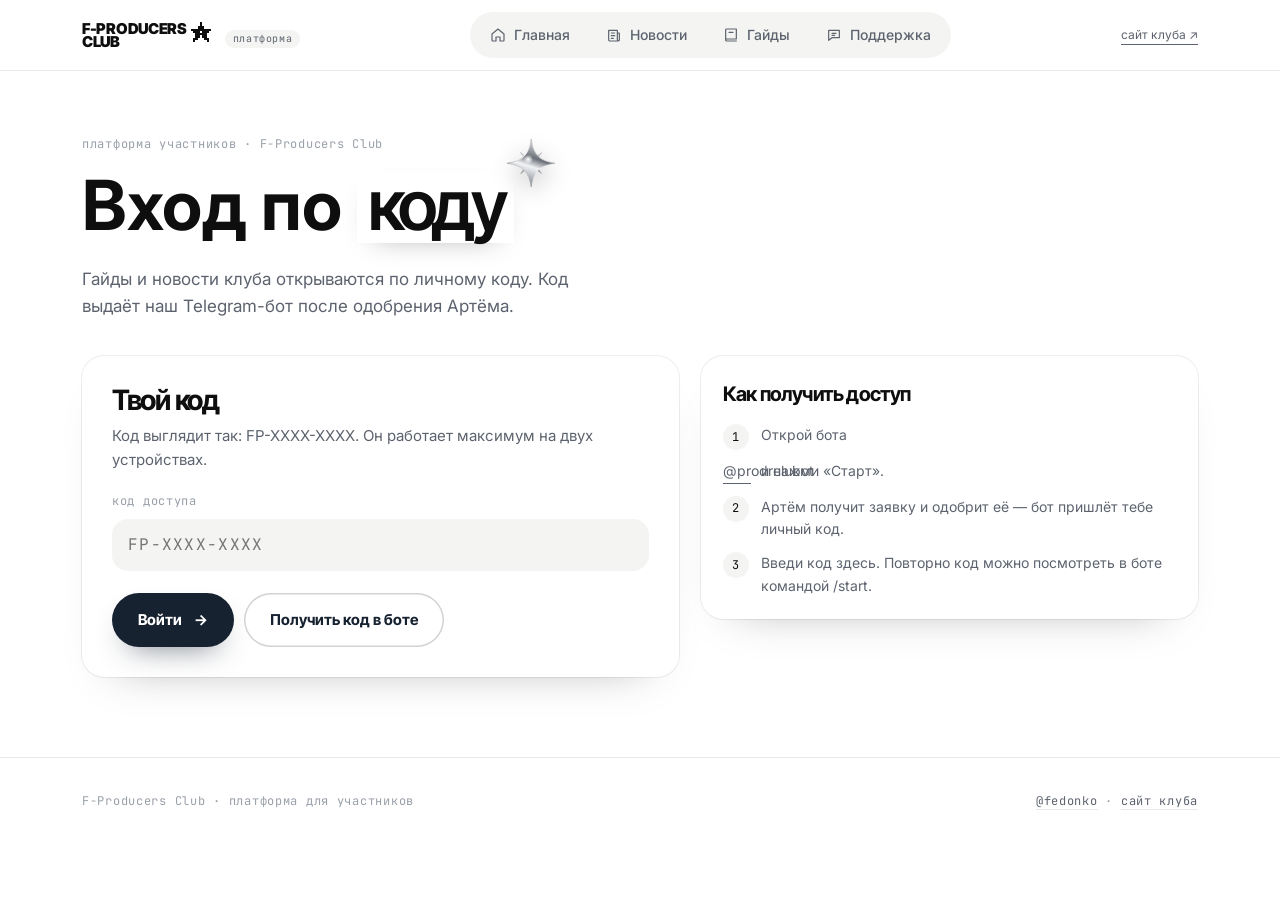
==== admin.html @ 180ac43f "Вход по коду, кабинет владельца, данные с сервера" ====
<!doctype html>
<html lang="ru">
<head>
<meta charset="utf-8">
<meta name="viewport" content="width=device-width, initial-scale=1, viewport-fit=cover">
<title>Кабинет владельца — F-Producers Club</title>
<meta name="description" content="Кабинет владельца платформы F-Producers Club.">
<meta name="theme-color" content="#ffffff">
<link rel="icon" href="data:image/svg+xml,%3Csvg xmlns='http://www.w3.org/2000/svg' viewBox='0 0 9 9'%3E%3Cpath fill='%23172231' d='M4 0h1v3h4v1H8v1H7v1h1v2H7V7H6V6H5v1H4V6H3v1H2v1H1V6h1V5H1V4H0V3h4z'/%3E%3C/svg%3E">
<link rel="preconnect" href="https://fonts.googleapis.com">
<link rel="preconnect" href="https://fonts.gstatic.com" crossorigin>
<link href="https://fonts.googleapis.com/css2?family=Inter+Tight:wght@500;600;700;800&family=Inter:wght@400;500;600&family=JetBrains+Mono:wght@400;500&display=swap" rel="stylesheet">
<link rel="stylesheet" href="assets/style.css?v=2">
</head>
<body data-page="admin">
<main class="wrap">
  <div class="empty" style="margin-top:40px">Загружаем кабинет…</div>
</main>
<script src="assets/app.js?v=2"></script>
<script src="assets/admin.js?v=1"></script>
</body>
</html>
---- assets/style.css ----
:root {
  --bg: #ffffff; --soft: #f4f4f2; --paper: #f3f1ec; --ink: #0e0e0e; --navy: #172231; --sub: #5d636e; --mute: #9aa0a9;
  --line: rgba(23,34,49,.1); --grad: linear-gradient(100deg, #0e0e0e 0%, #2b2b2b 42%, #a3a3a3 100%);
  --head: "Inter Tight", "Helvetica Neue", Arial, sans-serif;
  --ease: cubic-bezier(.22, 1, .36, 1);
  --wrap: 1180px;
}
* { box-sizing: border-box; margin: 0; padding: 0; }
html { scroll-behavior: smooth; }
body { font-family: "Inter", system-ui, -apple-system, sans-serif; font-size: 16px; line-height: 1.6; color: var(--ink); background: var(--bg); -webkit-font-smoothing: antialiased; overflow-x: hidden; }
a { color: inherit; text-decoration: none; }
button, input, textarea, select { font: inherit; color: inherit; }
img { display: block; max-width: 100%; }
::selection { background: var(--navy); color: #fff; }
.wrap { max-width: var(--wrap); margin: 0 auto; padding: 0 32px; position: relative; }
.mono { font-family: "JetBrains Mono", ui-monospace, monospace; font-size: 12px; letter-spacing: .06em; }
.grad { background: var(--grad); background-size: 160% 100%; -webkit-background-clip: text; background-clip: text; color: transparent; animation: shimmer 9s ease-in-out infinite alternate; }
@keyframes shimmer { from { background-position: 0 0; } to { background-position: 100% 0; } }
.tag-box { display: inline-block; padding: 0 .16em .06em; margin: .04em 0; background: #fff; color: var(--ink); font-family: var(--head); font-weight: 600; letter-spacing: -.07em; line-height: .95; box-shadow: 0 10px 30px -18px rgba(0,0,0,.4); }

/* звёзды */
.cstar { position: absolute; z-index: 2; width: var(--s, 60px); height: var(--s, 60px); pointer-events: none; animation: cfloat var(--t, 7s) ease-in-out infinite; filter: drop-shadow(0 8px 12px rgba(0,0,0,.22)); }
.cstar svg { display: block; width: 100%; height: 100%; animation: cspin var(--sp, 22s) linear infinite; }
@keyframes cfloat { 0%, 100% { translate: 0 0; } 50% { translate: 0 -8px; } }
@keyframes cspin { to { rotate: 360deg; } }
.px { display: block; overflow: visible; shape-rendering: crispEdges; }
.px rect { fill: currentColor; }

/* появление */
.fade { opacity: 0; transform: translateY(18px); transition: opacity .9s var(--ease), transform 1s var(--ease); transition-delay: calc(var(--d, 0) * 80ms); }
.fade.in { opacity: 1; transform: none; }

/* кнопки */
.btn { display: inline-flex; align-items: center; gap: 12px; padding: 15px 26px; border: 0; border-radius: 999px; background: var(--navy); color: #fff; font-family: var(--head); font-weight: 700; font-size: 15px; cursor: pointer; box-shadow: 0 14px 30px -16px rgba(23,34,49,.7); transition: transform .4s var(--ease), box-shadow .4s var(--ease), opacity .3s; }
.btn:hover { transform: translateY(-2px); box-shadow: 0 20px 36px -16px rgba(23,34,49,.75); }
.btn .ar { transition: transform .5s var(--ease); } .btn:hover .ar { transform: translateX(4px); }
.btn.ghost { background: #fff; color: var(--navy); box-shadow: inset 0 0 0 1.5px rgba(23,34,49,.2); }
.btn.sm { padding: 10px 18px; font-size: 13px; }
.btn:disabled { opacity: .4; pointer-events: none; }

/* шапка */
.top { position: sticky; top: 0; z-index: 50; background: rgba(255,255,255,.86); backdrop-filter: blur(14px); -webkit-backdrop-filter: blur(14px); border-bottom: 1px solid var(--line); }
.top .wrap { display: flex; align-items: center; justify-content: space-between; gap: 20px; height: 70px; }
.logo { display: flex; align-items: flex-end; gap: 4px; font-family: var(--head); font-weight: 900; font-size: 15px; line-height: .9; letter-spacing: -.02em; }
.logo .px { width: 20px; height: 20px; margin-bottom: 7px; }
.logo small { display: block; margin: 0 0 1px 10px; padding: 3px 8px; border-radius: 999px; background: var(--soft); color: var(--sub); font-family: "JetBrains Mono", monospace; font-weight: 400; font-size: 10px; letter-spacing: .06em; line-height: 1.2; }
.menu { display: flex; gap: 4px; padding: 4px; border-radius: 999px; background: var(--soft); }
.menu a { position: relative; display: flex; align-items: center; gap: 8px; padding: 8px 16px; border-radius: 999px; font-size: 14px; font-weight: 500; color: var(--sub); transition: color .3s, background .3s; }
.menu a:hover { color: var(--ink); }
.menu a.on { background: #fff; color: var(--ink); box-shadow: 0 6px 16px -10px rgba(0,0,0,.35); }
.menu svg { width: 16px; height: 16px; }
.top .site { font-size: 12px; color: var(--sub); border-bottom: 1px solid currentColor; }

/* нижняя панель на телефоне */
.tabbar { display: none; }

/* общие секции */
main { min-height: 70vh; }
.phead { position: relative; padding: 64px 0 36px; }
.phead .kick { display: block; margin-bottom: 16px; color: var(--mute); }
.phead h1 { position: relative; display: inline-block; font-size: clamp(38px, 5.4vw, 72px); line-height: 1.02; }
.phead h1 .cstar { --s: .7em; right: -.6em; top: -.45em; }
.phead p { margin-top: 20px; max-width: 520px; color: var(--sub); font-size: 17px; }
.sec { padding: 20px 0 80px; }
.sec-t { display: flex; align-items: baseline; justify-content: space-between; gap: 20px; margin-bottom: 18px; }
.sec-t h2 { font-family: var(--head); font-weight: 700; font-size: 26px; letter-spacing: -.04em; }
.sec-t a { font-size: 13px; color: var(--sub); border-bottom: 1px solid currentColor; }

.card { position: relative; border-radius: 22px; background: #fff; box-shadow: 0 0 0 1px rgba(0,0,0,.07), 0 22px 44px -34px rgba(0,0,0,.35); transition: transform .6s var(--ease), box-shadow .6s var(--ease); }
a.card:hover, .card.hov:hover { transform: translateY(-4px); box-shadow: 0 0 0 1px rgba(0,0,0,.09), 0 30px 56px -34px rgba(0,0,0,.45); }
.pill { display: inline-block; padding: 4px 10px; border-radius: 999px; box-shadow: inset 0 0 0 1px rgba(0,0,0,.14); color: var(--sub); font-size: 10px; }
.pill.dark { background: var(--navy); color: #fff; box-shadow: none; }

/* главная */
.hello { display: grid; grid-template-columns: minmax(0, 1.25fr) minmax(0, 1fr); gap: 22px; align-items: stretch; }
.cont { display: flex; flex-direction: column; justify-content: space-between; gap: 24px; padding: 28px; background: var(--navy); color: #fff; overflow: hidden; }
.cont .mono { color: #8fa0b8; }
.cont h3 { margin-top: 10px; font-family: var(--head); font-weight: 700; font-size: clamp(24px, 2.6vw, 34px); line-height: 1.04; letter-spacing: -.045em; }
.cont p { margin-top: 8px; color: #b7c3d3; font-size: 14px; }
.cont .btn { background: #fff; color: var(--navy); align-self: flex-start; }
.cont .cstar { --s: 110px; right: -24px; top: -24px; opacity: .9; }
.prog { height: 6px; border-radius: 999px; background: rgba(255,255,255,.12); overflow: hidden; }
.prog i { display: block; height: 100%; width: var(--p, 0%); border-radius: inherit; background: #fff; transition: width 1.2s var(--ease); }
.stats { display: grid; grid-template-columns: 1fr 1fr; gap: 14px; }
.stat { padding: 20px; }
.stat b { display: block; font-family: var(--head); font-weight: 700; font-size: 36px; line-height: 1; letter-spacing: -.05em; }
.stat span { display: block; margin-top: 8px; color: var(--mute); font-size: 11px; }
.stat.tint { background: var(--paper); }
.sections { display: grid; grid-template-columns: repeat(3, minmax(0, 1fr)); gap: 18px; }
.scard { display: flex; flex-direction: column; gap: 12px; min-height: 230px; padding: 24px; overflow: hidden; }
.scard .ic { display: grid; place-items: center; width: 48px; height: 48px; border-radius: 14px; background: var(--soft); }
.scard .ic svg { width: 22px; height: 22px; }
.scard h3 { margin-top: auto; font-family: var(--head); font-weight: 700; font-size: 26px; letter-spacing: -.05em; line-height: 1; }
.scard p { color: var(--sub); font-size: 14px; }
.scard .go { position: absolute; right: 20px; top: 20px; display: grid; place-items: center; width: 34px; height: 34px; border-radius: 50%; box-shadow: inset 0 0 0 1px rgba(0,0,0,.12); transition: background .3s, color .3s, transform .5s var(--ease); }
.scard:hover .go { background: var(--ink); color: #fff; transform: rotate(-45deg); }
.scard.dark { background: var(--navy); color: #fff; } .scard.dark p { color: #b7c3d3; } .scard.dark .ic { background: rgba(255,255,255,.1); } .scard.dark .go { box-shadow: inset 0 0 0 1px rgba(255,255,255,.3); }
.scard.tint { background: var(--paper); } .scard.tint .ic { background: #fff; }

/* новости */
.filters { display: flex; flex-wrap: wrap; gap: 8px; margin-bottom: 26px; }
.filters button { padding: 8px 16px; border: 0; border-radius: 999px; background: var(--soft); color: var(--sub); font-size: 13px; cursor: pointer; transition: background .3s, color .3s; }
.filters button.on { background: var(--ink); color: #fff; }
.feed { display: grid; gap: 18px; max-width: 820px; }
.post { padding: 26px 28px; }
.post .meta { display: flex; flex-wrap: wrap; align-items: center; gap: 10px; color: var(--mute); }
.post h3 { margin-top: 12px; font-family: var(--head); font-weight: 700; font-size: clamp(22px, 2.4vw, 28px); line-height: 1.08; letter-spacing: -.04em; }
.post .body { margin-top: 12px; color: var(--sub); }
.post .body p + p, .post .body p + ul, .post .body ul + p { margin-top: 10px; }
.post .body ul { padding-left: 18px; }
.post .more { display: grid; grid-template-rows: 0fr; transition: grid-template-rows .7s var(--ease); }
.post .more > div { overflow: hidden; }
.post.open .more { grid-template-rows: 1fr; }
.post .tog { margin-top: 14px; padding: 0; border: 0; background: none; font-size: 13px; font-weight: 500; color: var(--ink); border-bottom: 1px solid currentColor; cursor: pointer; }
.post.pin { box-shadow: 0 0 0 1.5px var(--navy), 0 22px 44px -34px rgba(0,0,0,.35); }
.mini-feed { display: grid; grid-template-columns: repeat(3, minmax(0, 1fr)); gap: 18px; }
.mini-feed .post { padding: 22px; }
.mini-feed .post h3 { font-size: 20px; }
.mini-feed .post .body { display: -webkit-box; -webkit-line-clamp: 3; -webkit-box-orient: vertical; overflow: hidden; font-size: 14px; }

/* гайды */
.mods { display: grid; grid-template-columns: repeat(auto-fill, minmax(270px, 1fr)); gap: 18px; }
.mod { display: flex; flex-direction: column; gap: 12px; padding: 22px; min-height: 250px; }
.mod .row { display: flex; justify-content: space-between; align-items: center; gap: 10px; color: var(--mute); }
.mod h3 { font-family: var(--head); font-weight: 700; font-size: 26px; line-height: 1; letter-spacing: -.05em; }
.mod p { color: var(--sub); font-size: 14px; }
.mod .bar { margin-top: auto; height: 5px; border-radius: 999px; background: var(--soft); overflow: hidden; }
.mod .bar i { display: block; height: 100%; width: var(--p, 0%); background: var(--ink); border-radius: inherit; transition: width 1s var(--ease); }
.mod .foot { display: flex; justify-content: space-between; color: var(--mute); font-size: 11px; }
.mod.start { background: var(--navy); color: #fff; } .mod.start p { color: #b7c3d3; } .mod.start .bar { background: rgba(255,255,255,.14); } .mod.start .bar i { background: #fff; } .mod.start .pill { color: #c9d3e0; box-shadow: inset 0 0 0 1px rgba(255,255,255,.25); }

/* модуль и урок */
.crumbs { display: flex; flex-wrap: wrap; gap: 8px; align-items: center; margin-bottom: 18px; color: var(--mute); }
.crumbs a { color: var(--sub); border-bottom: 1px solid var(--line); }
.reader { display: grid; grid-template-columns: 290px minmax(0, 1fr); gap: 36px; align-items: start; padding-bottom: 80px; }
.toc { position: sticky; top: 92px; padding: 18px; }
.toc h4 { font-family: var(--head); font-weight: 700; font-size: 20px; letter-spacing: -.04em; line-height: 1.05; }
.toc .mono { color: var(--mute); }
.toc ol { list-style: none; display: grid; gap: 4px; margin-top: 14px; }
.toc a { display: grid; grid-template-columns: 22px minmax(0, 1fr); gap: 10px; align-items: start; padding: 9px 10px; border-radius: 12px; font-size: 14px; line-height: 1.35; color: var(--sub); transition: background .3s, color .3s; }
.toc a:hover { background: var(--soft); color: var(--ink); }
.toc a.on { background: var(--navy); color: #fff; }
.toc .ck { display: grid; place-items: center; width: 22px; height: 22px; border-radius: 50%; box-shadow: inset 0 0 0 1.5px rgba(0,0,0,.18); font-size: 11px; }
.toc a.on .ck { box-shadow: inset 0 0 0 1.5px rgba(255,255,255,.4); }
.toc a.done .ck { background: var(--ink); color: #fff; box-shadow: none; }
.toc a.on.done .ck { background: #fff; color: var(--navy); }
.lesson { padding: 36px 40px 32px; }
.lesson .meta { display: flex; flex-wrap: wrap; gap: 10px; align-items: center; color: var(--mute); }
.lesson h1 { margin-top: 14px; font-family: var(--head); font-weight: 700; font-size: clamp(30px, 3.6vw, 46px); line-height: 1.02; letter-spacing: -.05em; }
.content { margin-top: 24px; font-size: 17px; line-height: 1.7; }
.content > * + * { margin-top: 16px; }
.content h2 { margin-top: 30px; font-family: var(--head); font-weight: 700; font-size: 24px; letter-spacing: -.04em; line-height: 1.15; }
.content ul, .content ol { padding-left: 22px; }
.content li + li { margin-top: 6px; }
.content .tip { padding: 16px 18px; border-radius: 16px; background: var(--paper); font-size: 15px; }
.content .tip b { display: block; margin-bottom: 4px; font-family: var(--head); }
.content .video { position: relative; aspect-ratio: 16/9; border-radius: 16px; overflow: hidden; background: var(--soft); }
.content .video iframe { position: absolute; inset: 0; width: 100%; height: 100%; border: 0; }
.soon { display: grid; place-items: center; gap: 14px; padding: 48px 24px; border-radius: 18px; background: var(--soft); text-align: center; }
.soon b { font-family: var(--head); font-size: 22px; letter-spacing: -.04em; }
.soon p { max-width: 380px; color: var(--sub); font-size: 15px; }
.lesson .nav2 { display: flex; flex-wrap: wrap; justify-content: space-between; align-items: center; gap: 12px; margin-top: 34px; padding-top: 22px; border-top: 1px solid var(--line); }
.done-btn.is { background: #fff; color: var(--navy); box-shadow: inset 0 0 0 1.5px var(--navy); }

/* поддержка */
.sup { display: grid; grid-template-columns: minmax(0, 1.2fr) minmax(0, 1fr); gap: 22px; align-items: start; padding-bottom: 80px; }
.ask { padding: 30px; }
.ask h2 { font-family: var(--head); font-weight: 700; font-size: 28px; letter-spacing: -.045em; line-height: 1.05; }
.ask > p { margin-top: 8px; color: var(--sub); font-size: 15px; }
.field { display: grid; gap: 8px; margin-top: 20px; }
.field label { color: var(--mute); }
.chips { display: flex; flex-wrap: wrap; gap: 8px; }
.chips button { padding: 9px 15px; border: 0; border-radius: 999px; background: var(--soft); color: var(--sub); font-size: 13px; cursor: pointer; transition: background .3s, color .3s; }
.chips button.on { background: var(--ink); color: #fff; }
.field textarea, .field input { width: 100%; padding: 14px 16px; border: 0; border-radius: 16px; background: var(--soft); font-size: 16px; line-height: 1.5; resize: vertical; outline: none; box-shadow: inset 0 0 0 1.5px transparent; transition: box-shadow .3s, background .3s; }
.field textarea { min-height: 160px; }
.field textarea:focus, .field input:focus { background: #fff; box-shadow: inset 0 0 0 1.5px var(--navy); }
.count { justify-self: end; color: var(--mute); font-size: 11px; }
.actions { display: flex; flex-wrap: wrap; gap: 10px; margin-top: 22px; }
.note { margin-top: 14px; color: var(--mute); font-size: 12px; }
.ok { display: none; margin-top: 16px; padding: 14px 16px; border-radius: 14px; background: var(--paper); font-size: 14px; }
.ok.on { display: block; animation: pop .6s var(--ease); }
@keyframes pop { from { opacity: 0; transform: translateY(8px); } }
.side { display: grid; gap: 18px; }
.who { display: flex; gap: 16px; align-items: center; padding: 22px; background: var(--navy); color: #fff; }
.who .av { position: relative; flex: none; display: grid; place-items: center; width: 62px; height: 62px; border-radius: 50%; background: #fff; color: var(--navy); font-family: var(--head); font-weight: 800; font-size: 24px; }
.who .av i { position: absolute; right: 2px; bottom: 2px; width: 13px; height: 13px; border-radius: 50%; background: #3ccf7a; box-shadow: 0 0 0 3px var(--navy); }
.who b { display: block; font-family: var(--head); font-size: 20px; letter-spacing: -.03em; }
.who span { color: #b7c3d3; font-size: 13px; }
.how { padding: 22px; }
.how h3 { font-family: var(--head); font-weight: 700; font-size: 20px; letter-spacing: -.04em; }
.how ol { list-style: none; counter-reset: s; display: grid; gap: 12px; margin-top: 14px; }
.how li { counter-increment: s; display: grid; grid-template-columns: 28px minmax(0, 1fr); gap: 10px; color: var(--sub); font-size: 14px; }
.how li::before { content: counter(s); display: grid; place-items: center; width: 26px; height: 26px; border-radius: 50%; background: var(--soft); color: var(--ink); font-family: "JetBrains Mono", monospace; font-size: 12px; }
.qa { padding: 8px 22px; }
.qa details { border-top: 1px solid var(--line); } .qa details:first-child { border-top: 0; }
.qa summary { list-style: none; cursor: pointer; display: flex; justify-content: space-between; gap: 14px; padding: 16px 0; font-family: var(--head); font-weight: 600; font-size: 16px; letter-spacing: -.02em; }
.qa summary::-webkit-details-marker { display: none; }
.qa summary i { font-style: normal; color: var(--mute); transition: transform .5s var(--ease); }
.qa details[open] summary i { transform: rotate(45deg); }
.qa details p { padding-bottom: 16px; color: var(--sub); font-size: 14px; }

/* подвал */
footer.foot { padding: 34px 0 40px; border-top: 1px solid var(--line); color: var(--mute); }
footer.foot .wrap { display: flex; flex-wrap: wrap; justify-content: space-between; gap: 14px; }
footer.foot a { color: var(--sub); border-bottom: 1px solid var(--line); }

.empty { padding: 40px; border-radius: 20px; background: var(--soft); color: var(--sub); text-align: center; }

@media (max-width: 1000px) {
  .hello { grid-template-columns: 1fr; }
  .sections, .mini-feed { grid-template-columns: 1fr 1fr; }
  .reader { grid-template-columns: 1fr; gap: 20px; }
  .toc { position: static; }
  .sup { grid-template-columns: 1fr; }
}
@media (max-width: 700px) {
  body { font-size: 15px; padding-bottom: 76px; }
  .wrap { padding: 0 18px; }
  .top .wrap { height: 60px; }
  .menu, .top .site { display: none; }
  .tabbar { position: fixed; z-index: 60; left: 12px; right: 12px; bottom: 12px; display: grid; grid-template-columns: repeat(4, 1fr); padding: 6px; border-radius: 22px; background: rgba(255,255,255,.92); backdrop-filter: blur(14px); -webkit-backdrop-filter: blur(14px); box-shadow: 0 0 0 1px rgba(0,0,0,.08), 0 18px 40px -18px rgba(0,0,0,.4); }
  .tabbar a { display: grid; justify-items: center; gap: 3px; padding: 8px 0 6px; border-radius: 16px; color: var(--mute); font-size: 10px; font-weight: 500; transition: background .3s, color .3s; }
  .tabbar a.on { background: var(--navy); color: #fff; }
  .tabbar svg { width: 20px; height: 20px; }
  .phead { padding: 40px 0 24px; }
  .sections, .mini-feed { grid-template-columns: 1fr; }
  .scard { min-height: 180px; }
  .post { padding: 22px 20px; }
  .lesson { padding: 24px 20px; }
  .content { font-size: 16px; }
  .ask { padding: 22px 18px; }
}
@media (prefers-reduced-motion: reduce) {
  *, *::before, *::after { animation: none !important; transition-duration: .01ms !important; }
  .fade { opacity: 1; transform: none; }
}

/* ---------- кабинет владельца ---------- */
.ownbar { display: flex; flex-wrap: wrap; align-items: center; gap: 18px; margin-bottom: 22px; }
.ownbar .who { flex: 0 1 340px; }
.ownbar .filters { margin: 0; }
.adm { display: grid; grid-template-columns: 300px minmax(0, 1fr); gap: 22px; align-items: start; padding-bottom: 140px; }
.alist { position: sticky; top: 92px; display: grid; gap: 2px; padding: 12px; max-height: calc(100vh - 120px); overflow: auto; }
.alist .lab { padding: 6px 10px 10px; color: var(--mute); }
.alist .it { display: flex; align-items: center; gap: 4px; border-radius: 14px; transition: background .25s; }
.alist .it:hover { background: var(--soft); }
.alist .it.on { background: var(--navy); color: #fff; }
.alist .pick { flex: 1; min-width: 0; display: flex; align-items: center; gap: 10px; padding: 11px 10px; border: 0; background: none; text-align: left; cursor: pointer; }
.alist .pick .mono { flex: none; color: var(--mute); font-size: 11px; }
.alist .it.on .pick .mono { color: #8fa0b8; }
.alist .pick b { min-width: 0; overflow: hidden; text-overflow: ellipsis; white-space: nowrap; font-weight: 600; font-size: 14px; }
.alist .mv { display: flex; gap: 2px; padding-right: 6px; opacity: 0; transition: opacity .2s; }
.alist .it:hover .mv, .alist .it.on .mv { opacity: 1; }
.alist .it.on .ibtn { color: #c9d3e0; box-shadow: inset 0 0 0 1px rgba(255,255,255,.2); }
.alist .add { margin-top: 8px; justify-content: center; }
.aed { padding: 28px; }
.aed-h { display: flex; flex-wrap: wrap; align-items: center; justify-content: space-between; gap: 12px; }
.aed-h .mono { color: var(--mute); }
.arow { display: grid; grid-template-columns: 1fr 1fr; gap: 0 16px; }
.chk { display: inline-flex; align-items: center; gap: 10px; margin-top: 18px; font-size: 14px; color: var(--sub); cursor: pointer; }
.chk input { width: 18px; height: 18px; accent-color: var(--navy); }
.sub-h { margin-top: 30px; font-family: var(--head); font-weight: 700; font-size: 20px; letter-spacing: -.04em; }
.lrows { display: grid; gap: 8px; margin-top: 14px; }
.lrow { display: flex; align-items: center; gap: 8px; padding: 8px 8px 8px 14px; border-radius: 16px; box-shadow: inset 0 0 0 1px var(--line); }
.lrow > .mono { flex: none; width: 20px; color: var(--mute); }
.lrow .lt { flex: 1; min-width: 0; display: grid; gap: 2px; padding: 4px 0; border: 0; background: none; text-align: left; cursor: pointer; }
.lrow .lt b { overflow: hidden; text-overflow: ellipsis; white-space: nowrap; font-weight: 600; font-size: 15px; }
.lrow .lt small { color: var(--mute); font-size: 12px; }
.lrow button.lt:hover b { text-decoration: underline; text-underline-offset: 3px; }
.ibtn { flex: none; display: grid; place-items: center; width: 32px; height: 32px; border: 0; border-radius: 10px; background: none; color: var(--sub); box-shadow: inset 0 0 0 1px var(--line); cursor: pointer; font-size: 13px; transition: background .2s, color .2s; }
.ibtn:hover { background: var(--soft); color: var(--ink); }
.ibtn.del:hover { background: #fdecec; color: #b42318; }
.ibtn:disabled { opacity: .3; pointer-events: none; }
.btn.danger { color: #b42318; box-shadow: inset 0 0 0 1.5px rgba(180,35,24,.25); }
.help { margin-top: 4px; color: var(--mute); font-size: 12px; line-height: 1.9; }
.help code { padding: 2px 6px; border-radius: 6px; background: var(--soft); color: var(--sub); font-family: "JetBrains Mono", monospace; font-size: 11px; white-space: nowrap; }
.mem .lrows { margin-top: 18px; }
.mrow { padding: 12px 12px 12px 16px; flex-wrap: wrap; }
.mrow .lt { cursor: default; }
.mrow .un { color: var(--mute); font-weight: 500; }
.mrow .mact { display: flex; flex-wrap: wrap; gap: 8px; }
.mrow.s-pending { box-shadow: inset 0 0 0 1.5px var(--navy); }
.mrow.s-denied, .mrow.s-revoked { opacity: .6; }
.savebar { position: fixed; left: 50%; bottom: 20px; z-index: 60; display: flex; align-items: center; gap: 14px; max-width: calc(100% - 32px); padding: 8px 8px 8px 20px; border-radius: 999px; background: #fff; box-shadow: 0 0 0 1px rgba(0,0,0,.08), 0 24px 44px -20px rgba(0,0,0,.45); font-size: 14px; transform: translate(-50%, 140%); transition: transform .6s var(--ease); }
.savebar.show { transform: translate(-50%, 0); }
.savebar .st { color: var(--sub); }
.savebar.dirty .st { color: var(--ink); font-weight: 600; }
.savebar.err .st { color: #b42318; }
@media (max-width: 1000px) { .adm { grid-template-columns: 1fr; } .alist { position: static; max-height: none; } .alist .mv { opacity: 1; } }
@media (max-width: 700px) { .arow { grid-template-columns: 1fr; } .aed { padding: 20px; } .savebar { bottom: 96px; } .ownbar .who { flex: 1 1 100%; } }
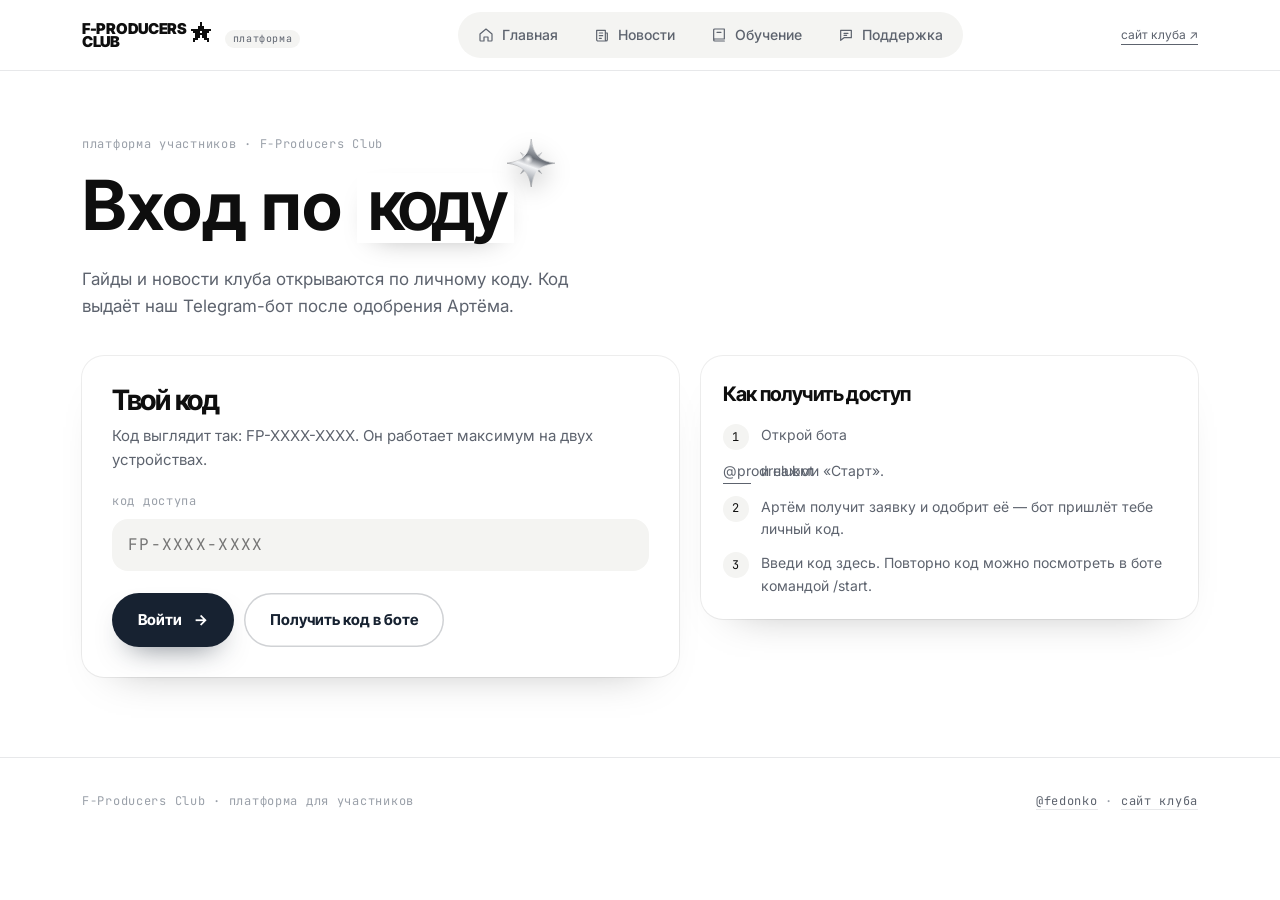
==== commit 704cbf7b: "Обучение: 3 направления, шаги, видео и таймкоды" ====
--- a/admin.html
+++ b/admin.html
@@ -10,13 +10,13 @@
 <link rel="preconnect" href="https://fonts.googleapis.com">
 <link rel="preconnect" href="https://fonts.gstatic.com" crossorigin>
 <link href="https://fonts.googleapis.com/css2?family=Inter+Tight:wght@500;600;700;800&family=Inter:wght@400;500;600&family=JetBrains+Mono:wght@400;500&display=swap" rel="stylesheet">
-<link rel="stylesheet" href="assets/style.css?v=2">
+<link rel="stylesheet" href="assets/style.css?v=3">
 </head>
 <body data-page="admin">
 <main class="wrap">
   <div class="empty" style="margin-top:40px">Загружаем кабинет…</div>
 </main>
-<script src="assets/app.js?v=2"></script>
-<script src="assets/admin.js?v=1"></script>
+<script src="assets/app.js?v=3"></script>
+<script src="assets/admin.js?v=2"></script>
 </body>
 </html>
--- a/assets/style.css
+++ b/assets/style.css
@@ -289,3 +289,125 @@
 .savebar.err .st { color: #b42318; }
 @media (max-width: 1000px) { .adm { grid-template-columns: 1fr; } .alist { position: static; max-height: none; } .alist .mv { opacity: 1; } }
 @media (max-width: 700px) { .arow { grid-template-columns: 1fr; } .aed { padding: 20px; } .savebar { bottom: 96px; } .ownbar .who { flex: 1 1 100%; } }
+
+/* ---------- обучение: направления ---------- */
+.ntracks { display: grid; grid-template-columns: repeat(2, minmax(0, 1fr)); gap: 20px; }
+.ncard { display: flex; flex-direction: column; padding: 10px; }
+.ncard.main { grid-column: 1 / -1; display: grid; grid-template-columns: minmax(0, 1.35fr) minmax(0, 1fr); gap: 6px; }
+.ncover { position: relative; isolation: isolate; overflow: hidden; aspect-ratio: 16 / 10; border-radius: 16px; background: var(--paper); color: var(--ink); }
+.ncard.main .ncover { aspect-ratio: auto; min-height: 340px; }
+.ncover .ngrid { position: absolute; inset: 0; z-index: -1; background-image: linear-gradient(rgba(23,34,49,.07) 1px, transparent 1px), linear-gradient(90deg, rgba(23,34,49,.07) 1px, transparent 1px); background-size: 28px 28px; -webkit-mask-image: radial-gradient(circle at 75% 25%, #000, transparent 72%); mask-image: radial-gradient(circle at 75% 25%, #000, transparent 72%); }
+.ncover .nnum { position: absolute; right: -.04em; bottom: -.2em; z-index: -1; font-family: var(--head); font-weight: 800; font-size: clamp(130px, 15vw, 240px); line-height: 1; letter-spacing: -.08em; color: transparent; -webkit-text-stroke: 1.5px rgba(23,34,49,.16); transition: transform 1.2s var(--ease); }
+.ncard:hover .nnum { transform: translateX(-14px); }
+.ncover .ntags { position: absolute; left: 20px; top: 18px; display: grid; gap: 2px; font-size: 11px; color: var(--sub); }
+.ncover .cstar { --s: 62px; right: 22px; top: 18px; }
+.ncover .ntitle { position: absolute; left: 20px; bottom: 20px; max-width: calc(100% - 40px); padding: .04em .18em .1em; background: #fff; font-family: var(--head); font-weight: 700; font-size: clamp(26px, 3vw, 42px); line-height: .98; letter-spacing: -.06em; box-shadow: 0 12px 30px -14px rgba(0,0,0,.4); }
+.ncover.main { background: var(--navy); color: #fff; }
+.ncover.main .ngrid { background-image: linear-gradient(rgba(255,255,255,.07) 1px, transparent 1px), linear-gradient(90deg, rgba(255,255,255,.07) 1px, transparent 1px); }
+.ncover.main .nnum { -webkit-text-stroke-color: rgba(255,255,255,.2); }
+.ncover.main .ntags { top: 58px; color: #8fa0b8; }
+.ncover.main .ntitle { color: var(--navy); }
+.nbadge { position: absolute; left: 20px; top: 18px; display: inline-flex; align-items: center; gap: 8px; padding: 6px 11px; border-radius: 999px; background: rgba(255,255,255,.12); color: #fff; font-size: 10px; box-shadow: inset 0 0 0 1px rgba(255,255,255,.18); }
+.nbadge .px { width: 11px; height: 11px; }
+.nbody { flex: 1; display: flex; flex-direction: column; gap: 10px; padding: 16px 12px 10px; }
+.ncard.main .nbody { padding: 22px 22px 16px; justify-content: center; }
+.nbody h3 { font-family: var(--head); font-weight: 700; font-size: 26px; line-height: 1; letter-spacing: -.05em; }
+.ncard.main .nbody h3 { font-size: clamp(30px, 3vw, 40px); }
+.nbody p { color: var(--sub); font-size: 14px; }
+.nmeta { display: flex; flex-wrap: wrap; gap: 14px; color: var(--mute); font-size: 11px; }
+.nfoot { display: flex; justify-content: space-between; gap: 12px; margin-top: auto; padding-top: 4px; color: var(--mute); font-size: 11px; }
+.nfoot .go { color: var(--ink); transition: transform .5s var(--ease); }
+.ncard:hover .nfoot .go { transform: translateX(4px); }
+.pbar { height: 6px; border-radius: 999px; background: var(--soft); overflow: hidden; }
+.pbar i { display: block; width: var(--p, 0%); height: 100%; border-radius: inherit; background: linear-gradient(90deg, var(--navy), #42536d); transition: width 1.2s var(--ease); }
+
+/* ---------- обучение: шаги направления ---------- */
+.thero { display: grid; grid-template-columns: minmax(0, 1.1fr) minmax(0, 1fr); gap: 34px; align-items: center; padding-bottom: 40px; }
+.thero .ncover { aspect-ratio: 16 / 10; }
+.tinfo .kick { display: block; margin-bottom: 14px; color: var(--mute); }
+.tinfo h1 { font-family: var(--head); font-weight: 700; font-size: clamp(38px, 4.6vw, 62px); line-height: 1; letter-spacing: -.06em; }
+.tinfo p { margin-top: 14px; max-width: 460px; color: var(--sub); font-size: 16px; }
+.tinfo .btn { margin-top: 24px; }
+.tprog { display: flex; align-items: center; gap: 12px; margin-top: 22px; }
+.tprog .pbar { flex: 1; }
+.tprog .mono { flex: none; color: var(--mute); font-size: 11px; }
+.srows { list-style: none; display: grid; gap: 10px; }
+.srow { display: grid; grid-template-columns: 84px minmax(0, 1fr) 44px; align-items: center; gap: 12px; padding: 18px 20px 18px 24px; }
+.snum { font-family: var(--head); font-weight: 800; font-size: 28px; letter-spacing: -.05em; color: rgba(23,34,49,.28); transition: color .4s; }
+.srow:hover .snum, .srow.done .snum { color: var(--navy); }
+.stx { display: grid; gap: 4px; min-width: 0; }
+.stx b { font-family: var(--head); font-weight: 600; font-size: 19px; line-height: 1.2; letter-spacing: -.03em; }
+.stx small { color: var(--mute); font-size: 11px; }
+.sck { display: grid; place-items: center; width: 40px; height: 40px; border-radius: 50%; box-shadow: inset 0 0 0 1.5px var(--line); color: var(--sub); font-size: 15px; transition: background .35s, color .35s, transform .5s var(--ease); }
+.srow:hover .sck { background: var(--navy); color: #fff; transform: translateX(3px); }
+.srow.done .sck { background: var(--navy); color: #fff; box-shadow: none; }
+
+/* ---------- обучение: урок ---------- */
+.lsn { display: grid; grid-template-columns: 320px minmax(0, 1fr); gap: 26px; align-items: start; padding-bottom: 80px; }
+.ltoc { position: sticky; top: 92px; max-height: calc(100vh - 112px); overflow: auto; padding: 18px; }
+.ltoc .back { display: inline-block; color: var(--sub); border-bottom: 1px solid var(--line); }
+.ltoc .tprog { margin-top: 14px; }
+.ltoc ol { list-style: none; display: grid; gap: 2px; margin-top: 14px; }
+.ltoc a { display: grid; grid-template-columns: 30px minmax(0, 1fr) 22px; align-items: center; gap: 8px; padding: 10px; border-radius: 12px; color: var(--sub); font-size: 14px; line-height: 1.3; transition: background .3s, color .3s; }
+.ltoc a:hover { background: var(--soft); color: var(--ink); }
+.ltoc a .n { color: var(--mute); font-size: 11px; }
+.ltoc a .ck { display: grid; place-items: center; width: 22px; height: 22px; border-radius: 50%; box-shadow: inset 0 0 0 1.5px rgba(0,0,0,.14); font-size: 11px; }
+.ltoc a.done .ck { background: var(--navy); color: #fff; box-shadow: none; }
+.ltoc a.on { background: var(--navy); color: #fff; }
+.ltoc a.on .n { color: #8fa0b8; }
+.ltoc a.on .ck { box-shadow: inset 0 0 0 1.5px rgba(255,255,255,.35); }
+.ltoc a.on.done .ck { background: #fff; color: var(--navy); }
+.lsn .lesson { padding: 30px 34px 28px; }
+.lhead { display: flex; justify-content: space-between; align-items: flex-start; gap: 20px; }
+.lhead .kick { color: var(--mute); }
+.lhead h1 { margin-top: 10px; }
+.dbtn { flex: none; display: grid; place-items: center; width: 46px; height: 46px; border: 0; border-radius: 50%; background: #fff; color: var(--mute); box-shadow: inset 0 0 0 1.5px var(--line); font-size: 18px; cursor: pointer; transition: background .3s, color .3s, transform .5s var(--ease); }
+.dbtn:hover { color: var(--navy); transform: scale(1.06); }
+.dbtn.is { background: var(--navy); color: #fff; box-shadow: none; animation: pop .5s var(--ease); }
+.vbox { position: relative; margin-top: 22px; aspect-ratio: 16 / 9; border-radius: 18px; overflow: hidden; background: #0d141d; box-shadow: 0 30px 60px -40px rgba(13,20,29,.8); }
+.vbox iframe, .vbox video { position: absolute; inset: 0; width: 100%; height: 100%; border: 0; background: #000; }
+.vsoon { position: absolute; inset: 0; display: grid; place-content: center; justify-items: center; gap: 10px; background: radial-gradient(circle at 50% 40%, #24344a, #0d141d 70%); color: #fff; text-align: center; }
+.vsoon .px { width: 34px; height: 34px; color: #fff; opacity: .9; animation: cfloat 6s ease-in-out infinite; }
+.vsoon b { font-family: var(--head); font-weight: 700; font-size: clamp(20px, 2.4vw, 26px); letter-spacing: -.04em; }
+.vsoon .mono { color: #8fa0b8; font-size: 11px; }
+.tcs { margin-top: 18px; padding: 18px 20px; border-radius: 18px; background: var(--soft); }
+.tcs h3 { font-family: var(--head); font-weight: 700; font-size: 18px; letter-spacing: -.03em; }
+.tcs p { margin-top: 4px; color: var(--sub); font-size: 14px; }
+.tcs ol { list-style: none; display: grid; grid-template-columns: repeat(auto-fill, minmax(250px, 1fr)); gap: 6px; margin-top: 12px; }
+.tcs button { display: flex; align-items: baseline; gap: 12px; width: 100%; padding: 10px 12px; border: 0; border-radius: 12px; background: #fff; text-align: left; font-size: 14px; line-height: 1.35; cursor: pointer; transition: background .3s, color .3s, transform .4s var(--ease); }
+.tcs button .mono { flex: none; padding: 2px 7px; border-radius: 6px; background: var(--soft); color: var(--navy); font-size: 11px; }
+.tcs button:hover { transform: translateX(3px); }
+.tcs button.on { background: var(--navy); color: #fff; }
+.tcs button.on .mono { background: rgba(255,255,255,.14); color: #fff; }
+.tcs button:disabled { cursor: default; opacity: .6; transform: none; }
+.lsn .nav2 .mid { display: flex; flex-wrap: wrap; gap: 8px; }
+.askq { margin-top: 16px; color: var(--mute); font-size: 13px; }
+.askq a { color: var(--ink); border-bottom: 1px solid var(--line); }
+
+/* ---------- детали ---------- */
+main { animation: pagein .7s var(--ease) both; }
+@keyframes pagein { from { opacity: 0; transform: translateY(8px); } }
+:focus-visible { outline: 2px solid var(--navy); outline-offset: 3px; border-radius: 10px; }
+.empty.load { background: linear-gradient(100deg, var(--soft) 30%, #fbfbfa 50%, var(--soft) 70%); background-size: 300% 100%; animation: shimmer 1.6s linear infinite; }
+* { scrollbar-width: thin; scrollbar-color: rgba(23,34,49,.2) transparent; }
+
+@media (max-width: 1000px) {
+  .ntracks, .thero { grid-template-columns: 1fr; }
+  .ncard.main { display: flex; }
+  .ncard.main .ncover { min-height: 0; aspect-ratio: 16 / 10; }
+  .lsn { grid-template-columns: 1fr; }
+  .ltoc { position: static; max-height: none; order: 2; }
+}
+@media (max-width: 700px) {
+  .srow { grid-template-columns: 52px minmax(0, 1fr) 36px; gap: 8px; padding: 14px 14px 14px 16px; }
+  .snum { font-size: 20px; }
+  .stx b { font-size: 16px; }
+  .sck { width: 34px; height: 34px; }
+  .lsn .lesson { padding: 20px 18px; }
+  .dbtn { width: 40px; height: 40px; }
+  .tcs { padding: 14px; }
+  .tcs ol { grid-template-columns: 1fr; }
+  .lsn .nav2 > * { flex: 1 1 auto; justify-content: center; }
+  .ncover .cstar { --s: 46px; }
+}
+@media (prefers-reduced-motion: reduce) { main { animation: none; } }
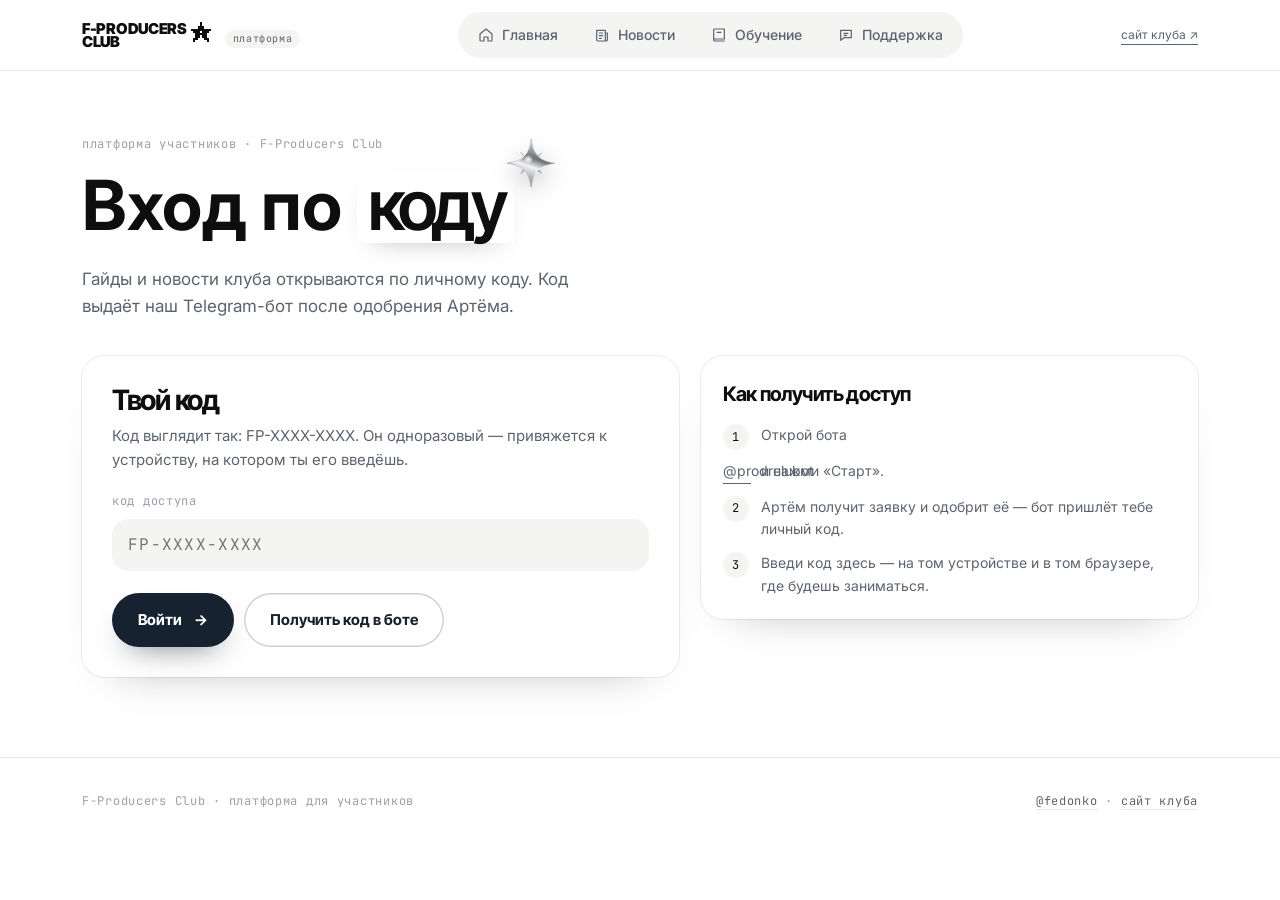
==== commit 02b90080: "Одноразовый код, предупреждение, избранное" ====
--- a/admin.html
+++ b/admin.html
@@ -10,13 +10,13 @@
 <link rel="preconnect" href="https://fonts.googleapis.com">
 <link rel="preconnect" href="https://fonts.gstatic.com" crossorigin>
 <link href="https://fonts.googleapis.com/css2?family=Inter+Tight:wght@500;600;700;800&family=Inter:wght@400;500;600&family=JetBrains+Mono:wght@400;500&display=swap" rel="stylesheet">
-<link rel="stylesheet" href="assets/style.css?v=3">
+<link rel="stylesheet" href="assets/style.css?v=4">
 </head>
 <body data-page="admin">
 <main class="wrap">
   <div class="empty" style="margin-top:40px">Загружаем кабинет…</div>
 </main>
-<script src="assets/app.js?v=3"></script>
-<script src="assets/admin.js?v=2"></script>
+<script src="assets/app.js?v=4"></script>
+<script src="assets/admin.js?v=3"></script>
 </body>
 </html>
--- a/assets/style.css
+++ b/assets/style.css
@@ -411,3 +411,51 @@
   .ncover .cstar { --s: 46px; }
 }
 @media (prefers-reduced-motion: reduce) { main { animation: none; } }
+
+/* ---------- избранное ---------- */
+.srow { grid-template-columns: 84px minmax(0, 1fr) 40px 44px; }
+.sli { position: relative; list-style: none; }
+.sfav, .fbtn { display: grid; place-items: center; width: 40px; height: 40px; border: 0; border-radius: 50%; background: #fff; color: var(--mute); box-shadow: inset 0 0 0 1.5px var(--line); cursor: pointer; transition: color .3s, background .3s, transform .5s var(--ease); }
+.sfav svg, .fbtn svg { width: 18px; height: 18px; fill: none; stroke: currentColor; stroke-width: 1.8; transition: fill .3s; }
+.sfav:hover, .fbtn:hover { color: var(--navy); transform: scale(1.06); }
+.sfav.is, .fbtn.is { color: var(--navy); }
+.sfav.is svg, .fbtn.is svg { fill: currentColor; animation: bmpop .5s var(--ease); }
+@keyframes bmpop { 0% { transform: scale(.6); } 60% { transform: scale(1.15); } 100% { transform: none; } }
+.sli > .sfav { position: absolute; top: 50%; right: 76px; margin-top: -20px; z-index: 2; }
+.lbtns { display: flex; gap: 8px; flex: none; }
+.fbtn { width: 46px; height: 46px; }
+.favsec { padding-top: 0; padding-bottom: 46px; }
+.favs { display: grid; grid-template-columns: repeat(auto-fill, minmax(260px, 1fr)); gap: 12px; }
+.favi { position: relative; }
+.favi a { display: grid; gap: 6px; padding: 18px 64px 18px 20px; }
+.favi a .mono { color: var(--mute); font-size: 11px; }
+.favi a b { font-family: var(--head); font-weight: 600; font-size: 17px; line-height: 1.25; letter-spacing: -.03em; }
+.favi a small { color: var(--mute); font-size: 11px; }
+.favi .sfav { position: absolute; top: 14px; right: 14px; }
+
+/* ---------- уведомление ---------- */
+.toast { position: fixed; left: 50%; bottom: 28px; z-index: 90; max-width: calc(100% - 32px); padding: 12px 18px; border-radius: 999px; background: var(--navy); color: #fff; font-size: 14px; box-shadow: 0 20px 40px -18px rgba(13,20,29,.6); opacity: 0; transform: translate(-50%, 20px); pointer-events: none; transition: opacity .35s, transform .5s var(--ease); }
+.toast.on { opacity: 1; transform: translate(-50%, 0); }
+
+/* ---------- окно подтверждения ---------- */
+.modal { position: fixed; inset: 0; z-index: 100; display: grid; place-items: center; padding: 16px; background: rgba(13,20,29,.42); -webkit-backdrop-filter: blur(6px); backdrop-filter: blur(6px); opacity: 0; transition: opacity .3s; }
+.modal.on { opacity: 1; }
+.mbox { width: min(480px, 100%); padding: 28px; border-radius: 24px; background: #fff; box-shadow: 0 40px 80px -30px rgba(0,0,0,.5); transform: translateY(16px) scale(.98); transition: transform .5s var(--ease); }
+.modal.on .mbox { transform: none; }
+.mic { display: grid; place-items: center; width: 46px; height: 46px; border-radius: 50%; background: var(--navy); color: #fff; font-family: var(--head); font-weight: 800; font-size: 22px; }
+.mbox h3 { margin-top: 16px; font-family: var(--head); font-weight: 700; font-size: 26px; line-height: 1.05; letter-spacing: -.045em; }
+.mtx { margin-top: 12px; color: var(--sub); font-size: 15px; line-height: 1.55; }
+.mtx > * + * { margin-top: 10px; }
+.mtx b { color: var(--ink); }
+.mtx ul { display: grid; gap: 8px; padding: 14px 16px 14px 34px; border-radius: 16px; background: var(--soft); font-size: 14px; }
+.mtx .mono { color: var(--mute); font-size: 11px; }
+.mact { display: flex; flex-wrap: wrap; gap: 10px; margin-top: 22px; }
+
+@media (max-width: 700px) {
+  .srow { grid-template-columns: 52px minmax(0, 1fr) 36px 36px; }
+  .sli > .sfav { right: 58px; width: 36px; height: 36px; margin-top: -18px; }
+  .fbtn { width: 40px; height: 40px; }
+  .toast { bottom: 100px; }
+  .mbox { padding: 22px; }
+  .mact .btn { flex: 1 1 auto; justify-content: center; }
+}
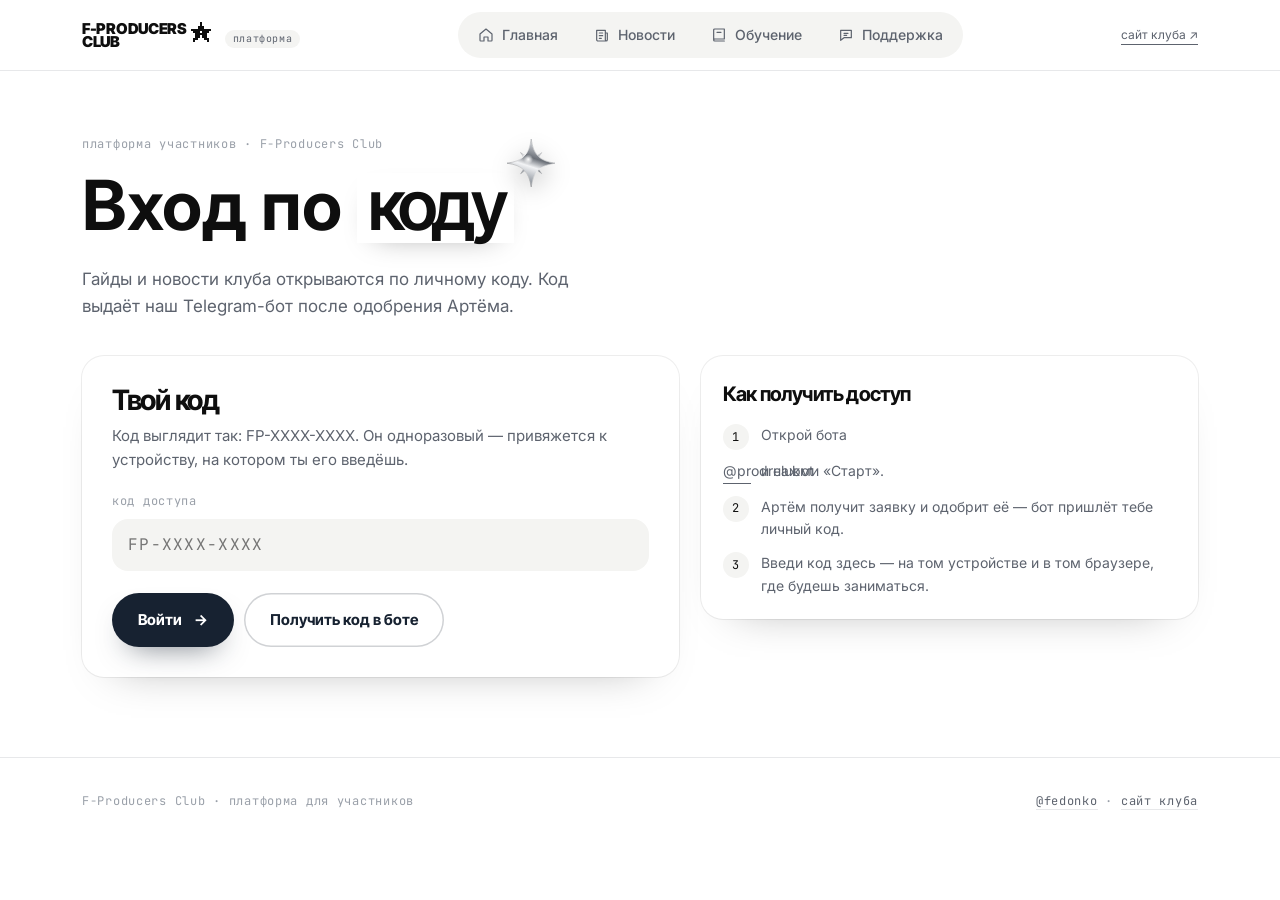
==== commit 00dec112: "Фирменная загрузка, защита от записи" ====
--- a/admin.html
+++ b/admin.html
@@ -10,13 +10,13 @@
 <link rel="preconnect" href="https://fonts.googleapis.com">
 <link rel="preconnect" href="https://fonts.gstatic.com" crossorigin>
 <link href="https://fonts.googleapis.com/css2?family=Inter+Tight:wght@500;600;700;800&family=Inter:wght@400;500;600&family=JetBrains+Mono:wght@400;500&display=swap" rel="stylesheet">
-<link rel="stylesheet" href="assets/style.css?v=4">
+<link rel="stylesheet" href="assets/style.css?v=6">
 </head>
 <body data-page="admin">
 <main class="wrap">
   <div class="empty" style="margin-top:40px">Загружаем кабинет…</div>
 </main>
-<script src="assets/app.js?v=4"></script>
+<script src="assets/app.js?v=6"></script>
 <script src="assets/admin.js?v=3"></script>
 </body>
 </html>
--- a/assets/style.css
+++ b/assets/style.css
@@ -459,3 +459,41 @@
   .mbox { padding: 22px; }
   .mact .btn { flex: 1 1 auto; justify-content: center; }
 }
+
+/* ---------- защита от записи ---------- */
+.wm { position: fixed; inset: 0; z-index: 9990; pointer-events: none; opacity: .055; background-repeat: repeat; }
+.vwm { position: absolute; inset: 0; z-index: 3; pointer-events: none; opacity: .16; background-repeat: repeat; }
+.wrun { position: absolute; white-space: nowrap; font: 600 13px/1 ui-monospace, SFMono-Regular, Menlo, monospace; letter-spacing: .02em; transition: left 1.8s ease, top 1.8s ease; }
+.wm .wrun { color: #0d141d; opacity: 1; font-size: 12px; }
+.vwm .wrun { color: #fff; opacity: 1; text-shadow: 0 1px 2px rgba(0,0,0,.6); }
+.vfs { position: absolute; top: 12px; right: 12px; z-index: 4; padding: 7px 12px; border: 0; border-radius: 999px; background: rgba(13,20,29,.72); color: #fff; font: 600 12px/1 inherit; font-family: inherit; cursor: pointer; opacity: 0; transition: opacity .2s; }
+.vbox:hover .vfs, .vfs:focus-visible { opacity: 1; }
+@media (hover: none) { .vfs { opacity: .85; } }
+.vbox:fullscreen { aspect-ratio: auto; border-radius: 0; width: 100vw; height: 100vh; }
+html.shield main, html.shield .vbox { filter: blur(28px) brightness(.9); transition: filter .15s; }
+html.shield body::after { content: 'Материалы скрыты, пока окно платформы не активно'; position: fixed; inset: 0; z-index: 9995; display: grid; place-items: center; padding: 24px; text-align: center; font: 600 15px/1.4 ui-monospace, Menlo, monospace; color: #0d141d; background: rgba(255,255,255,.55); }
+body:not(:has(input:focus, textarea:focus)) main { -webkit-user-select: none; user-select: none; -webkit-touch-callout: none; }
+@media print { body > * { display: none !important; } body::before { content: 'Печать материалов F-Producers Club отключена'; display: block; padding: 40px; font: 600 18px sans-serif; } }
+
+/* ---------- фирменная загрузка: пиксельная звезда собирается волной ---------- */
+.ldr { display: grid; justify-items: center; align-content: center; gap: 14px; min-height: 240px; padding: 40px 20px; text-align: center; color: var(--navy); }
+.ldr.wide { grid-column: 1 / -1; }
+.ldr-star { width: 54px; height: 54px; overflow: visible; shape-rendering: crispEdges; }
+.ldr-star rect { fill: currentColor; transform-box: fill-box; transform-origin: center; opacity: .12; animation: ldrpx 2.2s var(--ease, cubic-bezier(.22,1,.36,1)) infinite; animation-delay: calc(var(--i) * 90ms); }
+@keyframes ldrpx { 0%, 100% { opacity: .12; transform: scale(.55); } 28%, 52% { opacity: 1; transform: none; } }
+.ldr-t { color: var(--sub); }
+.ldr-line { position: relative; width: 120px; height: 2px; border-radius: 2px; overflow: hidden; background: rgba(23,34,49,.1); }
+.ldr-line i { position: absolute; inset: 0; width: 40%; border-radius: inherit; background: currentColor; animation: ldrline 1.4s cubic-bezier(.65,0,.35,1) infinite; }
+@keyframes ldrline { from { transform: translateX(-100%); } to { transform: translateX(250%); } }
+.ldr-slow { min-height: 1.4em; font-size: 13px; color: var(--sub); }
+.ldr-slow button { margin-left: 6px; padding: 0; border: 0; background: none; font: inherit; font-weight: 600; color: var(--navy); border-bottom: 1.5px solid currentColor; cursor: pointer; }
+.ldr.dark { position: absolute; inset: 0; z-index: 0; min-height: 0; color: #fff; }
+.ldr.dark .ldr-t, .ldr.dark .ldr-slow { color: rgba(255,255,255,.6); }
+.ldr.dark .ldr-line { background: rgba(255,255,255,.15); }
+.vbox > iframe, .vbox > video { z-index: 1; opacity: 0; transition: opacity .5s; }
+.vbox.ready > iframe, .vbox.ready > video { opacity: 1; }
+.vbox.ready > .ldr { display: none; }
+.tbar { position: fixed; z-index: 9999; left: 0; right: 0; top: 0; height: 2px; overflow: hidden; pointer-events: none; opacity: 0; transition: opacity .3s; }
+.tbar.on { opacity: 1; }
+.tbar i { position: absolute; top: 0; bottom: 0; width: 30%; background: var(--navy); box-shadow: 0 0 8px rgba(23,34,49,.4); animation: ldrline 1.2s cubic-bezier(.65,0,.35,1) infinite; }
+@media (prefers-reduced-motion: reduce) { .ldr-star rect { animation-duration: 4s; } .ldr-line i, .tbar i { animation-duration: 2.4s; } }
